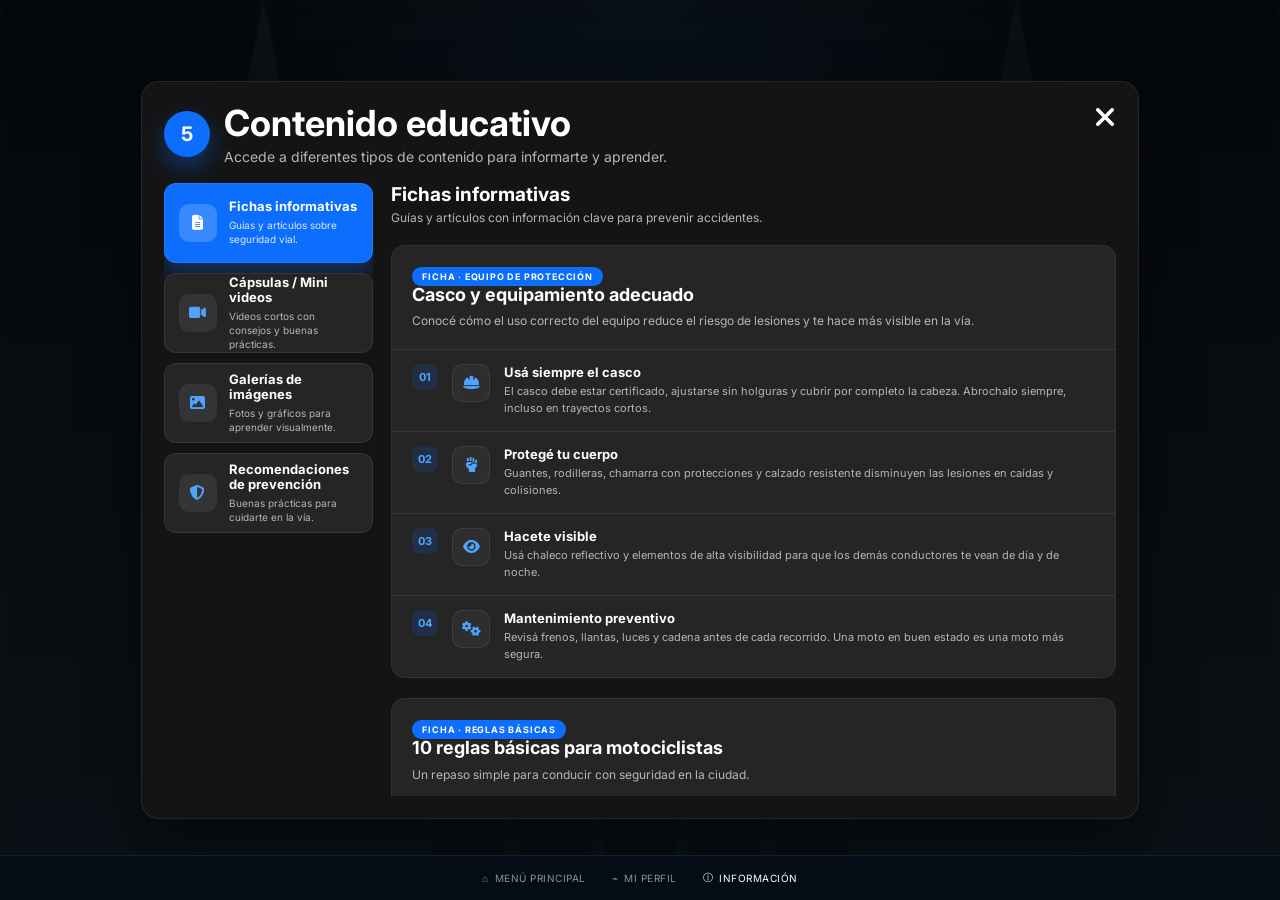
==== tour_seguridad_vial/educativo.html @ 10a4fd79 "first commit" ====
<!DOCTYPE html>
<html lang="es">
<head>
  <meta charset="UTF-8">
  <meta name="viewport" content="width=device-width, initial-scale=1.0">
  <title>Ruta Segura | Contenido educativo</title>

  <link rel="preconnect" href="https://fonts.googleapis.com">
  <link rel="preconnect" href="https://fonts.gstatic.com" crossorigin>
  <link href="https://fonts.googleapis.com/css2?family=Inter:wght@400;500;600;700;800&display=swap" rel="stylesheet">
  <link rel="stylesheet" href="https://cdnjs.cloudflare.com/ajax/libs/font-awesome/6.5.2/css/all.min.css">

  <link rel="stylesheet" href="educativo.css">
  <link rel="stylesheet" href="navbar.css">
</head>
<body>

  <main class="edu-page">

    <!-- Fondo desenfocado tipo museo -->
    <div class="bg-foto">
      <div class="bg-haz haz-1"></div>
      <div class="bg-haz haz-2"></div>
      <div class="bg-techo"></div>
      <div class="bg-columnas">
        <div class="columna" style="height:78%"></div>
        <div class="columna" style="height:94%"></div>
        <div class="columna" style="height:100%"></div>
        <div class="columna" style="height:88%"></div>
        <div class="columna" style="height:96%"></div>
      </div>
      <div class="bg-overlay"></div>
    </div>

    <!-- Panel principal -->
    <section class="panel-educativo">

      <!-- Encabezado -->
      <header class="edu-header">
        <div class="edu-titulo-bloque">
          <div class="paso-circulo">5</div>
          <div>
            <h1>Contenido educativo</h1>
            <p>Accede a diferentes tipos de contenido para informarte y aprender.</p>
          </div>
        </div>
        <button class="btn-cerrar" aria-label="Cerrar" title="Cerrar"
                onclick="location.href='index.html'">
          <i class="fa-solid fa-xmark"></i>
        </button>
      </header>

      <!-- Layout interno -->
      <div class="edu-layout">

        <!-- Menú lateral -->
        <aside class="menu-lateral">

          <button class="menu-card active" data-panel="fichas">
            <span class="menu-icono"><i class="fa-solid fa-file-lines"></i></span>
            <span class="menu-texto">
              <strong>Fichas informativas</strong>
              <small>Guías y artículos sobre seguridad vial.</small>
            </span>
          </button>

          <button class="menu-card" data-panel="capsulas">
            <span class="menu-icono"><i class="fa-solid fa-video"></i></span>
            <span class="menu-texto">
              <strong>Cápsulas / Mini videos</strong>
              <small>Videos cortos con consejos y buenas prácticas.</small>
            </span>
          </button>

          <button class="menu-card" data-panel="galeria">
            <span class="menu-icono"><i class="fa-solid fa-image"></i></span>
            <span class="menu-texto">
              <strong>Galerías de imágenes</strong>
              <small>Fotos y gráficos para aprender visualmente.</small>
            </span>
          </button>

          <button class="menu-card" data-panel="recomendaciones">
            <span class="menu-icono"><i class="fa-solid fa-shield-halved"></i></span>
            <span class="menu-texto">
              <strong>Recomendaciones de prevención</strong>
              <small>Buenas prácticas para cuidarte en la vía.</small>
            </span>
          </button>

        </aside>

        <!-- Contenido derecho con pestañas -->
        <div class="contenido">

          <!-- Pestaña: Fichas informativas -->
          <section class="tab-panel active" data-panel="fichas">
            <div class="panel-head">
              <h2>Fichas informativas</h2>
              <p>Guías y artículos con información clave para prevenir accidentes.</p>
            </div>

            <div class="ficha-card">
              <div class="ficha-cabecera">
                <span class="etiqueta">FICHA · EQUIPO DE PROTECCIÓN</span>
                <h3>Casco y equipamiento adecuado</h3>
                <p>
                  Conocé cómo el uso correcto del equipo reduce el riesgo de
                  lesiones y te hace más visible en la vía.
                </p>
              </div>

              <div class="ficha-secciones">
                <section class="ficha-seccion">
                  <span class="seccion-num">01</span>
                  <span class="seccion-icono"><i class="fa-solid fa-helmet-safety"></i></span>
                  <div class="seccion-texto">
                    <strong>Usá siempre el casco</strong>
                    <p>
                      El casco debe estar certificado, ajustarse sin holguras y
                      cubrir por completo la cabeza. Abrochalo siempre, incluso
                      en trayectos cortos.
                    </p>
                  </div>
                </section>

                <section class="ficha-seccion">
                  <span class="seccion-num">02</span>
                  <span class="seccion-icono"><i class="fa-solid fa-hand-fist"></i></span>
                  <div class="seccion-texto">
                    <strong>Protegé tu cuerpo</strong>
                    <p>
                      Guantes, rodilleras, chamarra con protecciones y calzado
                      resistente disminuyen las lesiones en caídas y colisiones.
                    </p>
                  </div>
                </section>

                <section class="ficha-seccion">
                  <span class="seccion-num">03</span>
                  <span class="seccion-icono"><i class="fa-solid fa-eye"></i></span>
                  <div class="seccion-texto">
                    <strong>Hacete visible</strong>
                    <p>
                      Usá chaleco reflectivo y elementos de alta visibilidad
                      para que los demás conductores te vean de día y de noche.
                    </p>
                  </div>
                </section>

                <section class="ficha-seccion">
                  <span class="seccion-num">04</span>
                  <span class="seccion-icono"><i class="fa-solid fa-gears"></i></span>
                  <div class="seccion-texto">
                    <strong>Mantenimiento preventivo</strong>
                    <p>
                      Revisá frenos, llantas, luces y cadena antes de cada
                      recorrido. Una moto en buen estado es una moto más segura.
                    </p>
                  </div>
                </section>
              </div>
            </div>

            <div class="ficha-card">
              <div class="ficha-cabecera">
                <span class="etiqueta">FICHA · REGLAS BÁSICAS</span>
                <h3>10 reglas básicas para motociclistas</h3>
                <p>Un repaso simple para conducir con seguridad en la ciudad.</p>
              </div>

              <ol class="reglas-lista">
                <li>Respetá el límite de velocidad</li>
                <li>Usá casco y equipo de protección</li>
                <li>Mantené la distancia de seguridad</li>
                <li>Evitá permanecer en puntos ciegos</li>
                <li>Señalizá tus giros con tiempo</li>
                <li>No uses el celular al conducir</li>
                <li>Anticipate en las intersecciones</li>
                <li>Reducí la velocidad bajo lluvia</li>
                <li>Revisá tu moto antes de salir</li>
                <li>Conducí con precaución y paciencia</li>
              </ol>
            </div>
          </section>

          <!-- Pestaña: Cápsulas / Mini videos -->
          <section class="tab-panel" data-panel="capsulas">
            <div class="panel-head">
              <h2>Cápsulas / Mini videos</h2>
              <p>Videos cortos con consejos y buenas prácticas para la vía.</p>
            </div>

            <div class="capsulas-lista">

              <section class="capsula-item">
                <h3>PROGRAMA DE SEGURIDAD VIAL: VELOCIDAD SEGURA</h3>
                <p>Analizá cómo la velocidad influye en tu tiempo de reacción y en la distancia de frenado.</p>
                <div class="video-frame">
                  <iframe class="video-embed" src="https://www.youtube.com/embed/AyoFJSXJNys" title="Programa de seguridad vial: velocidad segura" frameborder="0" allow="accelerometer; autoplay; clipboard-write; encrypted-media; gyroscope; picture-in-picture; web-share" allowfullscreen></iframe>
                </div>
              </section>

              <section class="capsula-item">
                <h3>Puntos ciegos: salí de la zona invisible</h3>
                <p>Descubrí cómo evitar permanecer junto a buses y camiones en sus ángulos muertos.</p>
                <div class="video-frame">
                  <iframe class="video-embed" src="https://www.youtube.com/embed/vgC_DdI23YY" title="Puntos ciegos: 1a parte" frameborder="0" allow="accelerometer; autoplay; clipboard-write; encrypted-media; gyroscope; picture-in-picture; web-share" allowfullscreen></iframe>
                </div>
              </section>

              <section class="capsula-item">
                <h3>Manejo bajo lluvia: prevé y frená a tiempo</h3>
                <p>Consejos para compensar la menor adherencia y visibilidad en calles mojadas.</p>
                <div class="video-frame">
                  <iframe class="video-embed" src="https://www.youtube.com/embed/9m9ifQd3i3g" title="Manejo bajo lluvia: prevé y frená a tiempo" frameborder="0" allow="accelerometer; autoplay; clipboard-write; encrypted-media; gyroscope; picture-in-picture; web-share" allowfullscreen></iframe>
                </div>
              </section>

              <section class="capsula-item">
                <h3>Equipo de protección: qué no puede faltar</h3>
                <p>Recorrido visual por el equipamiento que reduce riesgos en cada salida.</p>
                <div class="video-frame">
                  <iframe class="video-embed" src="https://www.youtube.com/embed/iabvhJhIm_c" title="Equipo de protección: qué no puede faltar" frameborder="0" allow="accelerometer; autoplay; clipboard-write; encrypted-media; gyroscope; picture-in-picture; web-share" allowfullscreen></iframe>
                </div>
              </section>

            </div>
          </section>

          <!-- Pestaña: Galerías de imágenes -->
          <section class="tab-panel" data-panel="galeria">
            <div class="panel-head">
              <h2>Galerías de imágenes</h2>
              <p>Fotos y gráficos para aprender de forma visual.</p>
            </div>

            <div class="galeria-grid">
              <figure class="galeria-item">
                <div class="galeria-media ilus-senal">
                  <span class="media-senal"><span class="senal-invertida">CEDE<br>EL PASO</span></span>
                </div>
                <figcaption>
                  <span class="etiqueta">GALERÍA</span>
                  <strong>Señales de tránsito</strong>
                </figcaption>
              </figure>

              <figure class="galeria-item">
                <div class="galeria-media ilus-casco">
                  <span class="media-emoji">🪖</span>
                </div>
                <figcaption>
                  <span class="etiqueta">GALERÍA</span>
                  <strong>Equipo de protección</strong>
                </figcaption>
              </figure>

              <figure class="galeria-item">
                <div class="galeria-media ilus-conduccion">
                  <span class="media-emoji">🏍️</span>
                </div>
                <figcaption>
                  <span class="etiqueta">GALERÍA</span>
                  <strong>Conducción en la ciudad</strong>
                </figcaption>
              </figure>

              <figure class="galeria-item">
                <div class="galeria-media ilus-chaleco">
                  <span class="media-emoji">🦺</span>
                </div>
                <figcaption>
                  <span class="etiqueta">GALERÍA</span>
                  <strong>Visibilidad y chalecos</strong>
                </figcaption>
              </figure>

              <figure class="galeria-item">
                <div class="galeria-media ilus-motor">
                  <span class="media-emoji">⚙️</span>
                </div>
                <figcaption>
                  <span class="etiqueta">GALERÍA</span>
                  <strong>Mantenimiento de tu moto</strong>
                </figcaption>
              </figure>

              <figure class="galeria-item">
                <div class="galeria-media ilus-infografia">
                  <span class="media-emoji">📊</span>
                </div>
                <figcaption>
                  <span class="etiqueta">GALERÍA</span>
                  <strong>Infografías de reglas</strong>
                </figcaption>
              </figure>
            </div>
          </section>

          <!-- Pestaña: Recomendaciones de prevención -->
          <section class="tab-panel" data-panel="recomendaciones">
            <div class="panel-head">
              <h2>Recomendaciones de prevención</h2>
              <p>Buenas prácticas para cuidarte a vos y a los demás en la vía.</p>
            </div>

            <div class="tips-grid">
              <article class="tip-card">
                <span class="tip-icono"><i class="fa-solid fa-shield-halved"></i></span>
                <div>
                  <strong>Revisá tu moto antes de salir</strong>
                  <p>Frenos, llantas, luces y cadena en orden reducen los riesgos.</p>
                </div>
              </article>

              <article class="tip-card">
                <span class="tip-icono"><i class="fa-solid fa-helmet-safety"></i></span>
                <div>
                  <strong>Vestite para el viaje</strong>
                  <p>Casco, guantes y protecciones adecuadas en cada recorrido.</p>
                </div>
              </article>

              <article class="tip-card">
                <span class="tip-icono"><i class="fa-solid fa-eye"></i></span>
                <div>
                  <strong>Hacete visible</strong>
                  <p>Chaleco reflectivo y luces encendidas, de día y de noche.</p>
                </div>
              </article>

              <article class="tip-card">
                <span class="tip-icono"><i class="fa-solid fa-triangle-exclamation"></i></span>
                <div>
                  <strong>Respetá las señales</strong>
                  <p>Semáforos, ceda el paso y cruces peatonales requieren anticipación.</p>
                </div>
              </article>

              <article class="tip-card">
                <span class="tip-icono"><i class="fa-solid fa-mobile-screen-button"></i></span>
                <div>
                  <strong>Sin distracciones</strong>
                  <p>Las notificaciones esperan; tu atención pertenece a la vía.</p>
                </div>
              </article>

              <article class="tip-card">
                <span class="tip-icono"><i class="fa-solid fa-cloud-rain"></i></span>
                <div>
                  <strong>Adaptate al clima</strong>
                  <p>Con lluvia, reducí la velocidad y aumentá la distancia de seguridad.</p>
                </div>
              </article>
            </div>
          </section>

        </div>

      </div>

    </section>

  </main>

  <!-- ===== Barra inferior global ===== -->
  <nav class="bottom-nav">
    <a class="nav-item" href="index.html">⌂ <span>MENÚ PRINCIPAL</span></a>
    <a class="nav-item" href="perfil.html">⌁ <span>MI PERFIL</span></a>
    <a class="nav-item active" href="educativo.html">ⓘ <span>INFORMACIÓN</span></a>
  </nav>

  <script src="educativo.js"></script>
</body>
</html>
---- tour_seguridad_vial/educativo.css ----
/* ============================================================
   CONTENIDO EDUCATIVO
   Interfaz similar a sistema interactivo de museo / capacitación.
   ============================================================ */

* {
  box-sizing: border-box;
  margin: 0;
  padding: 0;
}

:root {
  --background: #111111;
  --panel: #181818;
  --card: #252525;
  --card-hover: #2E2E2E;

  --primary: #0D6EFD;
  --primary-light: #4EA4FF;

  --text: #FFFFFF;
  --text-secondary: #B6B6B6;

  --border: rgba(255, 255, 255, .08);

  --shadow: 0 25px 60px rgba(0, 0, 0, .45);
}

html, body {
  width: 100%;
  height: 100%;
}

body {
  background: var(--background);
  color: var(--text);
  font-family: "Inter", Poppins, Segoe UI, Arial, sans-serif;
  overflow: hidden;
}

a {
  text-decoration: none;
  color: inherit;
}

button {
  font: inherit;
  border: 0;
  cursor: pointer;
}

/* ===== Página ===== */
.edu-page {
  width: 100vw;
  height: 100vh;
  position: relative;
  overflow: hidden;
}

/* ===== Fondo: museo desenfocado y oscurecido ===== */
.bg-foto {
  position: absolute;
  inset: 0;
  background:
    radial-gradient(circle at 50% 0%, rgba(78, 164, 255, .16), transparent 42%),
    linear-gradient(180deg, #0b141c 0%, #16222e 45%, #1e2f3d 100%);
  filter: brightness(.55) blur(1px);
}

.bg-haz {
  position: absolute;
  top: 0;
  width: 220px;
  height: 62%;
  clip-path: polygon(50% 0, 100% 100%, 0 100%);
}

.haz-1 {
  left: 12%;
  background: linear-gradient(180deg, rgba(255, 255, 255, .10), transparent 85%);
}

.haz-2 {
  right: 12%;
  background: linear-gradient(180deg, rgba(255, 255, 255, .08), transparent 85%);
}

.bg-techo {
  position: absolute;
  left: 50%;
  bottom: 58%;
  transform: translateX(-50%);
  width: 56%;
  height: 18%;
  background: linear-gradient(180deg, #24313d, #182531);
  clip-path: polygon(0 100%, 50% 0, 100% 100%);
  border-bottom: 2px solid rgba(255, 255, 255, .1);
}

.bg-columnas {
  position: absolute;
  left: 0;
  right: 0;
  bottom: 0;
  height: 60%;
  display: flex;
  align-items: flex-end;
  justify-content: center;
  gap: 10px;
}

.columna {
  width: 76px;
  background: linear-gradient(180deg, #2c3f50, #182531);
  border-radius: 14px 14px 0 0;
  border-left: 1px solid rgba(255, 255, 255, .08);
  border-right: 1px solid rgba(255, 255, 255, .08);
}

.bg-overlay {
  position: absolute;
  inset: 0;
  background: rgba(0, 0, 0, .35);
}

/* ===== Panel principal ===== */
.panel-educativo {
  position: absolute;
  inset: 0;
  margin: auto;
  width: 78%;
  max-width: 1220px;
  height: 82%;
  display: flex;
  flex-direction: column;
  gap: 18px;
  padding: 22px;
  border-radius: 18px;
  background: rgba(22, 22, 22, .95);
  border: 1px solid var(--border);
  box-shadow: var(--shadow);
  backdrop-filter: blur(6px);
}

/* ===== Encabezado ===== */
.edu-header {
  display: flex;
  justify-content: space-between;
  align-items: flex-start;
  gap: 12px;
}

.edu-titulo-bloque {
  display: flex;
  align-items: center;
  gap: 14px;
}

.paso-circulo {
  flex: 0 0 46px;
  width: 46px;
  height: 46px;
  border-radius: 50%;
  background: var(--primary);
  color: #fff;
  font-size: 20px;
  font-weight: 700;
  display: grid;
  place-items: center;
  box-shadow: 0 10px 24px rgba(13, 110, 253, .4);
}

.edu-titulo-bloque h1 {
  font-size: 36px;
  font-weight: 700;
  line-height: 1.1;
  margin-bottom: 4px;
}

.edu-titulo-bloque p {
  color: var(--text-secondary);
  font-size: 14px;
}

.btn-cerrar {
  background: transparent;
  color: #fff;
  font-size: 28px;
  line-height: 1;
  transition: .3s ease;
}

.btn-cerrar:hover {
  color: var(--primary);
  transform: rotate(90deg);
}

/* ===== Layout interno ===== */
.edu-layout {
  flex: 1;
  min-height: 0;
  display: grid;
  grid-template-columns: 22% 1fr;
  gap: 18px;
}

/* ===== Menú lateral ===== */
.menu-lateral {
  display: flex;
  flex-direction: column;
  gap: 10px;
  overflow-y: auto;
}

.menu-card {
  flex: 0 0 auto;
  height: 80px;
  display: flex;
  align-items: center;
  gap: 12px;
  padding: 0 14px;
  text-align: left;
  border-radius: 12px;
  background: var(--card);
  border: 1px solid var(--border);
  color: var(--text);
  transition: .3s ease;
}

.menu-icono {
  flex: 0 0 38px;
  width: 38px;
  height: 38px;
  border-radius: 10px;
  display: grid;
  place-items: center;
  font-size: 15px;
  background: rgba(255, 255, 255, .07);
  color: var(--primary-light);
  transition: .3s ease;
}

.menu-texto strong {
  display: block;
  font-size: 13px;
  line-height: 1.2;
  margin-bottom: 3px;
}

.menu-texto small {
  display: block;
  color: var(--text-secondary);
  font-size: 10px;
  line-height: 1.4;
}

.menu-card.active {
  background: var(--primary);
  box-shadow: 0 12px 26px rgba(13, 110, 253, .35);
}

.menu-card.active .menu-icono {
  background: rgba(255, 255, 255, .18);
  color: #fff;
}

.menu-card.active small {
  color: rgba(255, 255, 255, .85);
}

.menu-card:not(.active):hover {
  background: var(--card-hover);
  border-color: var(--primary);
  transform: translateX(3px);
}

/* ===== Contenido derecho ===== */
.contenido {
  display: flex;
  flex-direction: column;
  gap: 20px;
  overflow-y: auto;
  min-width: 0;
}

/* Pestañas de contenido */
.tab-panel {
  display: none;
  flex-direction: column;
  gap: 20px;
}

.tab-panel.active {
  display: flex;
}

.panel-head h2 {
  font-size: 19px;
  font-weight: 700;
  margin-bottom: 4px;
}

.panel-head p {
  color: var(--text-secondary);
  font-size: 12px;
}

/* ===== Fichas informativas ===== */
.ficha-card {
  background: var(--card);
  border: 1px solid rgba(255, 255, 255, .06);
  border-radius: 14px;
  overflow: hidden;
  transition: .3s ease;
}

.ficha-card:hover {
  border-color: var(--primary);
  box-shadow: 0 15px 30px rgba(0, 0, 0, .25);
}

.ficha-cabecera {
  padding: 18px 20px 4px;
}

.ficha-cabecera .etiqueta {
  margin: 0 0 10px;
}

.ficha-cabecera h3 {
  font-size: 18px;
  font-weight: 700;
  line-height: 1.25;
  margin-bottom: 6px;
}

.ficha-cabecera p {
  color: var(--text-secondary);
  font-size: 12px;
  line-height: 1.55;
}

.ficha-secciones {
  margin-top: 14px;
  border-top: 1px solid var(--border);
}

.ficha-seccion {
  display: flex;
  align-items: flex-start;
  gap: 14px;
  padding: 14px 20px;
  border-bottom: 1px solid var(--border);
  transition: .3s ease;
}

.ficha-seccion:last-child {
  border-bottom: 0;
}

.ficha-seccion:hover {
  background: rgba(255, 255, 255, .03);
}

.seccion-num {
  flex: 0 0 26px;
  width: 26px;
  height: 26px;
  border-radius: 8px;
  display: grid;
  place-items: center;
  background: rgba(13, 110, 253, .15);
  color: var(--primary-light);
  font-size: 11px;
  font-weight: 700;
}

.seccion-icono {
  flex: 0 0 38px;
  width: 38px;
  height: 38px;
  border-radius: 10px;
  display: grid;
  place-items: center;
  background: var(--card-hover);
  border: 1px solid var(--border);
  color: var(--primary-light);
  font-size: 15px;
}

.seccion-texto {
  min-width: 0;
}

.seccion-texto strong {
  display: block;
  font-size: 13px;
  margin-bottom: 3px;
}

.seccion-texto p {
  color: var(--text-secondary);
  font-size: 11px;
  line-height: 1.55;
}

/* Reglas numeradas */
.reglas-lista {
  display: grid;
  grid-template-columns: repeat(2, 1fr);
  gap: 8px;
  padding: 16px 20px 20px;
  list-style: none;
  counter-reset: regla;
}

.reglas-lista li {
  counter-increment: regla;
  display: flex;
  align-items: center;
  gap: 10px;
  padding: 9px 12px;
  border-radius: 10px;
  background: var(--card-hover);
  border: 1px solid var(--border);
  font-size: 11px;
  transition: .3s ease;
}

.reglas-lista li:hover {
  border-color: var(--primary);
  transform: translateY(-2px);
}

.reglas-lista li::before {
  content: counter(regla, decimal-leading-zero);
  flex: 0 0 24px;
  width: 24px;
  height: 24px;
  border-radius: 7px;
  display: grid;
  place-items: center;
  background: rgba(13, 110, 253, .15);
  color: var(--primary-light);
  font-size: 10px;
  font-weight: 700;
}

/* ===== Cápsulas / Mini videos (cuadrícula 2x2) ===== */
.capsulas-lista {
  display: grid;
  grid-template-columns: repeat(2, 1fr);
  gap: 16px;
}

.capsula-item {
  background: var(--card);
  border: 1px solid rgba(255, 255, 255, .06);
  border-radius: 14px;
  padding: 18px 20px;
  transition: .3s ease;
}

.capsula-item:hover {
  border-color: var(--primary);
  box-shadow: 0 15px 30px rgba(0, 0, 0, .25);
}

.capsula-item h3 {
  font-size: 15px;
  font-weight: 700;
  margin-bottom: 4px;
}

.capsula-item > p {
  color: var(--text-secondary);
  font-size: 12px;
  line-height: 1.5;
  margin-bottom: 14px;
}

/* Frame de video (espacio para insertar el video) */
.video-frame {
  position: relative;
  aspect-ratio: 16 / 9;
  border-radius: 10px;
  overflow: hidden;
  background:
    radial-gradient(circle at 50% 42%, rgba(13, 110, 253, .18), transparent 40%),
    linear-gradient(160deg, #10161d, #05080c);
  border: 1px solid var(--border);
  display: grid;
  place-items: center;
  transition: .3s ease;
}

.video-frame:hover {
  border-color: var(--primary);
}

.video-embed {
  position: absolute;
  inset: 0;
  width: 100%;
  height: 100%;
}

.video-play {
  position: absolute;
  top: 50%;
  left: 50%;
  transform: translate(-50%, -50%);
  font-size: 46px;
  color: var(--primary);
  transition: .3s ease;
}

.video-frame:hover .video-play {
  transform: translate(-50%, -50%) scale(1.1);
  color: var(--primary-light);
}

.video-hint {
  position: absolute;
  bottom: 10px;
  left: 50%;
  transform: translateX(-50%);
  padding: 5px 10px;
  border-radius: 999px;
  background: rgba(0, 0, 0, .6);
  color: var(--text-secondary);
  font-size: 10px;
  white-space: nowrap;
}

/* ===== Galerías de imágenes ===== */
.galeria-grid {
  display: grid;
  grid-template-columns: repeat(3, 1fr);
  gap: 14px;
}

.galeria-item {
  margin: 0;
  background: var(--card);
  border: 1px solid rgba(255, 255, 255, .06);
  border-radius: 14px;
  overflow: hidden;
  cursor: pointer;
  transition: .3s ease;
}

.galeria-item:hover {
  transform: translateY(-4px);
  box-shadow: 0 15px 30px rgba(0, 0, 0, .35);
  border-color: var(--primary);
}

.galeria-media {
  position: relative;
  aspect-ratio: 4 / 3;
  overflow: hidden;
  display: grid;
  place-items: center;
  transition: .3s ease;
}

.galeria-item:hover .galeria-media {
  transform: scale(1.03);
}

.galeria-media .media-senal,
.galeria-media .media-emoji {
  position: static;
  transform: none;
}

.galeria-item figcaption {
  padding: 12px 14px;
}

.galeria-item .etiqueta {
  margin: 0 0 8px;
}

.galeria-item figcaption strong {
  display: block;
  font-size: 13px;
}

/* ===== Recomendaciones de prevención ===== */
.tips-grid {
  display: grid;
  grid-template-columns: repeat(2, 1fr);
  gap: 14px;
}

.tip-card {
  display: flex;
  align-items: flex-start;
  gap: 12px;
  padding: 15px;
  background: var(--card);
  border: 1px solid rgba(255, 255, 255, .06);
  border-radius: 14px;
  transition: .3s ease;
}

.tip-card:hover {
  transform: translateY(-3px);
  box-shadow: 0 15px 30px rgba(0, 0, 0, .3);
  border-color: var(--primary);
}

.tip-icono {
  flex: 0 0 40px;
  width: 40px;
  height: 40px;
  border-radius: 11px;
  display: grid;
  place-items: center;
  background: rgba(13, 110, 253, .15);
  border: 1px solid rgba(13, 110, 253, .35);
  color: var(--primary-light);
  font-size: 16px;
}

.tip-card strong {
  display: block;
  font-size: 13px;
  margin-bottom: 3px;
}

.tip-card p {
  color: var(--text-secondary);
  font-size: 11px;
  line-height: 1.5;
}

/* ===== Tarjetas destacadas ===== */
.media-emoji {
  position: relative;
  z-index: 2;
  font-size: 44px;
  line-height: 1;
  filter: drop-shadow(0 10px 16px rgba(0, 0, 0, .55));
}

/* fondos ilustrados de cada media */
.ilus-casco {
  background: linear-gradient(160deg, #2b4a6b, #101c2b);
}

.ilus-conduccion {
  background:
    linear-gradient(rgba(0, 0, 0, .15), rgba(0, 0, 0, .25)),
    linear-gradient(100deg, #1e5f8f 0%, #2f87b8 45%, #15232e 46%, #0d161f 100%);
}

.ilus-senal {
  background: linear-gradient(160deg, #3a5060, #16222e);
}

/* señal de ceda el paso */
.media-senal {
  width: 74px;
  height: 74px;
  transform: rotate(180deg);
  background: #ffffff;
  border: 7px solid #d32f2f;
  clip-path: polygon(50% 0, 100% 100%, 0 100%);
  display: grid;
  place-items: center;
}

.senal-invertida {
  transform: rotate(180deg);
  color: #d32f2f;
  font-weight: 800;
  font-size: 9px;
  letter-spacing: .5px;
  text-align: center;
  border-top: 2px solid #d32f2f;
  border-bottom: 2px solid #d32f2f;
  padding: 2px 0;
}

.etiqueta {
  align-self: flex-start;
  margin: 12px 14px 8px;
  padding: 4px 10px;
  border-radius: 999px;
  background: var(--primary);
  color: #fff;
  font-size: 9px;
  font-weight: 700;
  letter-spacing: .8px;
}

.ilus-chaleco {
  background: radial-gradient(circle at 50% 60%, #8a6d1f 0 14%, transparent 15%),
    linear-gradient(160deg, #2b403a, #131c18);
}

.ilus-motor {
  background:
    linear-gradient(rgba(255,255,255,.05) 1px, transparent 1px),
    linear-gradient(90deg, rgba(255,255,255,.05) 1px, transparent 1px),
    linear-gradient(160deg, #3a3030, #181312);
  background-size: 14px 14px;
}

.ilus-infografia {
  background:
    linear-gradient(90deg, transparent 0 18%, rgba(78,164,255,.35) 18% 36%, transparent 36% 100%),
    linear-gradient(180deg, rgba(78,164,255,.25) 0 20%, transparent 20% 100%),
    linear-gradient(160deg, #2b3a4b, #141c26);
  background-size: 100% 100%, 100% 100%, cover;
}

/* ===== Responsive: tablets ===== */
@media (max-width: 1200px) {
  .panel-educativo {
    width: 92%;
  }

  .galeria-grid,
  .tips-grid,
  .reglas-lista {
    grid-template-columns: repeat(2, 1fr);
  }
}

@media (max-width: 1000px) {
  body {
    overflow: auto;
  }

  .edu-page {
    height: auto;
    min-height: 100vh;
  }

  .panel-educativo {
    position: relative;
    margin: 70px auto 80px;
    width: 94%;
    height: auto;
    max-height: none;
  }

  .edu-layout {
    grid-template-columns: 1fr;
  }

  .menu-lateral {
    flex-direction: row;
    overflow-x: auto;
    padding-bottom: 2px;
  }

  .menu-card {
    flex: 0 0 230px;
    height: auto;
    padding: 12px 14px;
  }

  .menu-card:not(.active):hover {
    transform: translateY(-2px);
  }
}

@media (max-width: 700px) {
  .capsulas-lista,
  .galeria-grid,
  .tips-grid,
  .reglas-lista {
    grid-template-columns: 1fr;
  }

  .edu-titulo-bloque h1 {
    font-size: 26px;
  }

  .edu-titulo-bloque p {
    font-size: 12px;
  }
}
---- tour_seguridad_vial/navbar.css ----
/* ============================================================
   NAVBAR GLOBAL · Barra inferior compartida
   Mismo estilo visual que la barra de index.html (style.css).
   ============================================================ */

.bottom-nav {
  position: fixed;
  left: 0;
  right: 0;
  bottom: 0;
  height: 45px;
  z-index: 1200;
  display: flex;
  justify-content: center;
  align-items: center;
  gap: 26px;
  background: rgba(5, 14, 23, .9);
  border-top: 1px solid rgba(255,255,255,.08);
  backdrop-filter: blur(8px);
}

.nav-item {
  color: #8593a0;
  background: transparent;
  font-size: 10px;
  font-family: inherit;
  letter-spacing: .5px;
  display: flex;
  align-items: center;
  gap: 6px;
  text-decoration: none;
  cursor: pointer;
  transition: color .2s;
}

.nav-item.active {
  color: #fff;
}

.nav-item:hover {
  color: #4cb4ff;
}

@media (max-width: 560px) {
  .bottom-nav {
    gap: 14px;
  }

  .nav-item {
    font-size: 9px;
    gap: 4px;
  }
}
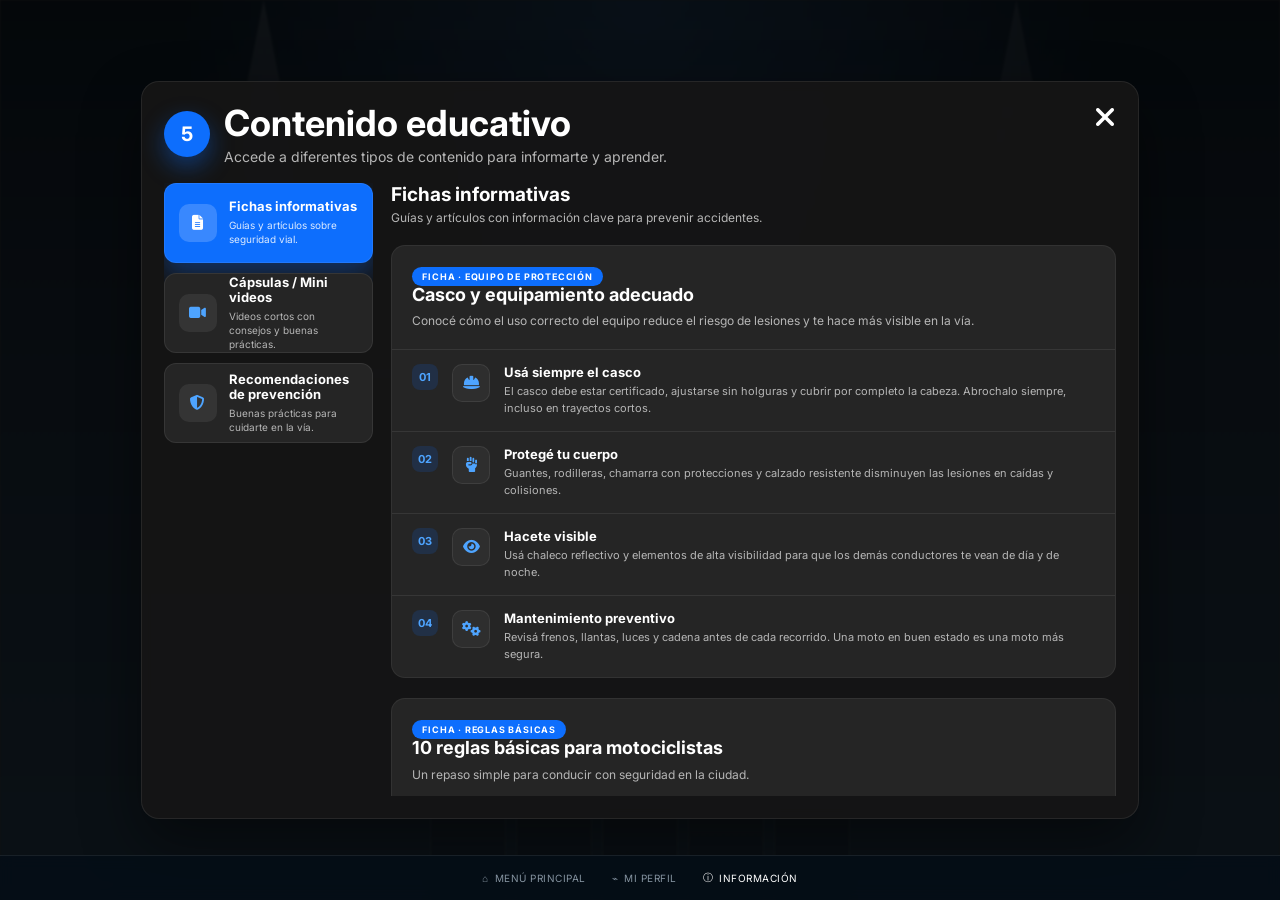
==== commit dd1f4431: "correcciones MAPs y Regresar" ====
--- a/tour_seguridad_vial/educativo.html
+++ b/tour_seguridad_vial/educativo.html
@@ -72,14 +72,6 @@
             </span>
           </button>
 
-          <button class="menu-card" data-panel="galeria">
-            <span class="menu-icono"><i class="fa-solid fa-image"></i></span>
-            <span class="menu-texto">
-              <strong>Galerías de imágenes</strong>
-              <small>Fotos y gráficos para aprender visualmente.</small>
-            </span>
-          </button>
-
           <button class="menu-card" data-panel="recomendaciones">
             <span class="menu-icono"><i class="fa-solid fa-shield-halved"></i></span>
             <span class="menu-texto">
@@ -228,76 +220,6 @@
             </div>
           </section>
 
-          <!-- Pestaña: Galerías de imágenes -->
-          <section class="tab-panel" data-panel="galeria">
-            <div class="panel-head">
-              <h2>Galerías de imágenes</h2>
-              <p>Fotos y gráficos para aprender de forma visual.</p>
-            </div>
-
-            <div class="galeria-grid">
-              <figure class="galeria-item">
-                <div class="galeria-media ilus-senal">
-                  <span class="media-senal"><span class="senal-invertida">CEDE<br>EL PASO</span></span>
-                </div>
-                <figcaption>
-                  <span class="etiqueta">GALERÍA</span>
-                  <strong>Señales de tránsito</strong>
-                </figcaption>
-              </figure>
-
-              <figure class="galeria-item">
-                <div class="galeria-media ilus-casco">
-                  <span class="media-emoji">🪖</span>
-                </div>
-                <figcaption>
-                  <span class="etiqueta">GALERÍA</span>
-                  <strong>Equipo de protección</strong>
-                </figcaption>
-              </figure>
-
-              <figure class="galeria-item">
-                <div class="galeria-media ilus-conduccion">
-                  <span class="media-emoji">🏍️</span>
-                </div>
-                <figcaption>
-                  <span class="etiqueta">GALERÍA</span>
-                  <strong>Conducción en la ciudad</strong>
-                </figcaption>
-              </figure>
-
-              <figure class="galeria-item">
-                <div class="galeria-media ilus-chaleco">
-                  <span class="media-emoji">🦺</span>
-                </div>
-                <figcaption>
-                  <span class="etiqueta">GALERÍA</span>
-                  <strong>Visibilidad y chalecos</strong>
-                </figcaption>
-              </figure>
-
-              <figure class="galeria-item">
-                <div class="galeria-media ilus-motor">
-                  <span class="media-emoji">⚙️</span>
-                </div>
-                <figcaption>
-                  <span class="etiqueta">GALERÍA</span>
-                  <strong>Mantenimiento de tu moto</strong>
-                </figcaption>
-              </figure>
-
-              <figure class="galeria-item">
-                <div class="galeria-media ilus-infografia">
-                  <span class="media-emoji">📊</span>
-                </div>
-                <figcaption>
-                  <span class="etiqueta">GALERÍA</span>
-                  <strong>Infografías de reglas</strong>
-                </figcaption>
-              </figure>
-            </div>
-          </section>
-
           <!-- Pestaña: Recomendaciones de prevención -->
           <section class="tab-panel" data-panel="recomendaciones">
             <div class="panel-head">
